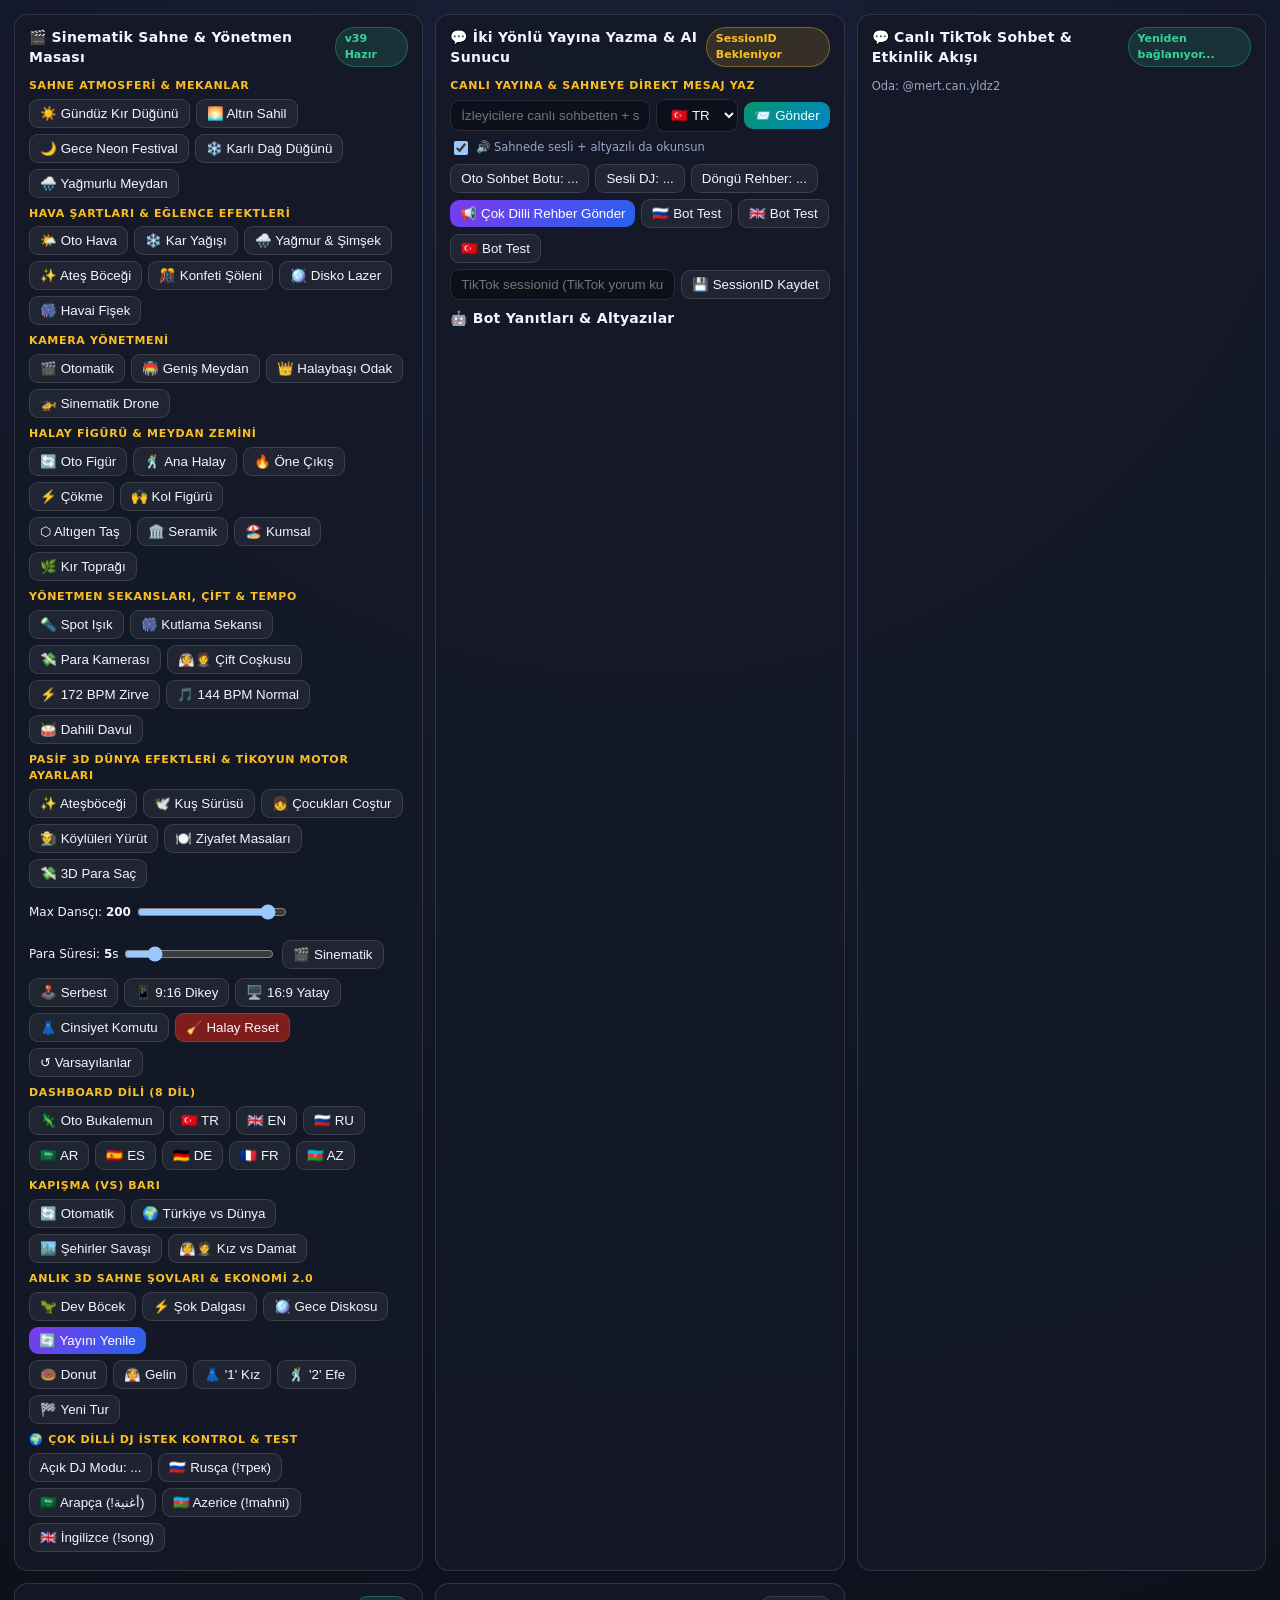
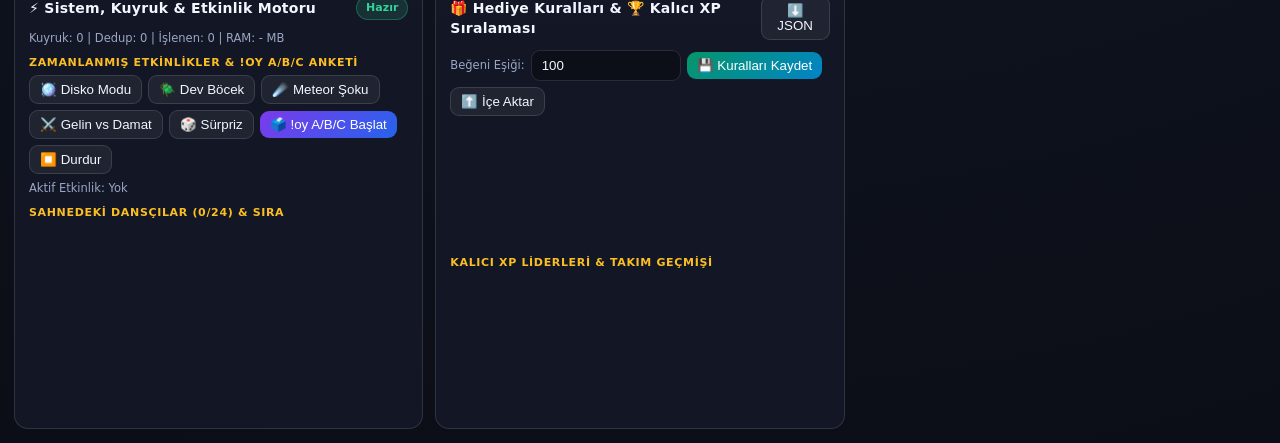
==== static/ai_panel.html @ ed9e500d "feat: portable Hamambocegi Halay Live repo for cs2premiergunlukleri" ====
<!doctype html>
<html lang="tr">
<head>
  <meta charset="UTF-8" />
  <meta name="viewport" content="width=device-width, initial-scale=1.0" />
  <title>Halay Yönetmen &amp; Çok Dilli AI Sunucu Paneli (v50)</title>
  <style>
    :root { color-scheme: dark; --bg: #0b0e16; --card: rgba(20, 25, 39, 0.90); --border: rgba(255,255,255,0.12); --text: #f3f6ff; --muted: #9aa6c4; --acc: #38bdf8; --purp: #a855f7; --gold: #fbbf24; --ok: #34d399; --warn: #fbbf24; }
    * { box-sizing: border-box; }
    body { margin: 0; padding: 14px; font: 13px/1.45 system-ui, -apple-system, 'Segoe UI', sans-serif; background: radial-gradient(circle at top, #181f35, var(--bg)); color: var(--text); }
    .grid { max-width: 1260px; margin: 0 auto; display: grid; gap: 12px; grid-template-columns: repeat(auto-fit, minmax(350px, 1fr)); }
    .card { background: var(--card); border: 1px solid var(--border); border-radius: 14px; padding: 12px 14px; }
    .head { display: flex; align-items: center; justify-content: space-between; gap: 8px; margin-bottom: 10px; }
    h1, h2 { margin: 0; font-size: 14px; letter-spacing: .02em; }
    .sec { font-size: 11px; font-weight: 700; text-transform: uppercase; letter-spacing: .06em; color: var(--gold); margin: 8px 0 5px; }
    .pill { padding: 3px 9px; border-radius: 999px; font-size: 11px; font-weight: 600; background: rgba(52,211,153,.14); color: var(--ok); border: 1px solid rgba(52,211,153,.3); }
    .pill.warn { background: rgba(251,191,36,.14); color: var(--warn); border-color: rgba(251,191,36,.35); }
    .row { display: flex; flex-wrap: wrap; gap: 6px; align-items: center; margin-bottom: 6px; }
    button { cursor: pointer; border: 1px solid var(--border); background: rgba(255,255,255,.06); color: var(--text); border-radius: 9px; padding: 6px 10px; font: 600 12px/1.2 inherit; transition: .15s; }
    button:hover { background: rgba(255,255,255,.14); }
    button.on { background: rgba(56,189,248,.22); border-color: rgba(56,189,248,.6); color: #bae6fd; }
    button.prim { background: linear-gradient(135deg, #7c3aed, #2563eb); border: none; color: #fff; }
    button.ok { background: linear-gradient(135deg, #059669, #0284c7); border: none; color: #fff; }
    input, select { padding: 7px 10px; border-radius: 9px; border: 1px solid var(--border); background: rgba(0,0,0,.35); color: var(--text); font: 12px inherit; }
    input { flex: 1; min-width: 150px; }
    label.chk { display: inline-flex; align-items: center; gap: 5px; font-size: 11.5px; color: var(--muted); cursor: pointer; }
    label.chk input { flex: none; min-width: auto; width: 14px; height: 14px; }
    .note { font-size: 11.5px; color: var(--muted); margin: 4px 0 8px; }
    .feed { height: 210px; overflow-y: auto; display: flex; flex-direction: column; gap: 6px; padding-right: 4px; }
    .item { padding: 7px 10px; border-radius: 10px; background: rgba(255,255,255,.04); border-left: 3px solid var(--acc); font-size: 12px; }
    .item.gift { border-left-color: var(--gold); background: rgba(251,191,36,.08); }
    .item.ai { border-left-color: var(--purp); background: rgba(168,85,247,.1); }
    .item.bot { border-left-color: var(--ok); background: rgba(52,211,153,.09); }
    .meta { font-size: 11px; color: var(--muted); display: flex; justify-content: space-between; margin-bottom: 2px; }
  </style>
</head>
<body>
  <div class="grid">
    <div class="card">
      <div class="head"><h1>🎬 Sinematik Sahne &amp; Yönetmen Masası</h1><span id="dirBadge" class="pill">v39 Hazır</span></div>
      <div class="sec">Sahne Atmosferi &amp; Mekanlar</div>
      <div class="row">
        <button data-dir="atmosphere" data-val="day" onclick="setDir('atmosphere','day')">☀️ Gündüz Kır Düğünü</button>
        <button data-dir="atmosphere" data-val="sunset" onclick="setDir('atmosphere','sunset')">🌅 Altın Sahil</button>
        <button data-dir="atmosphere" data-val="night" onclick="setDir('atmosphere','night')">🌙 Gece Neon Festival</button>
        <button data-dir="atmosphere" data-val="snow" onclick="setDir('atmosphere','snow')">❄️ Karlı Dağ Düğünü</button>
        <button data-dir="atmosphere" data-val="rain" onclick="setDir('atmosphere','rain')">🌧️ Yağmurlu Meydan</button>
      </div>
      <div class="sec">Hava Şartları &amp; Eğlence Efektleri</div>
      <div class="row">
        <button data-dir="weather" data-val="auto" onclick="setDir('weather','auto')">🌤️ Oto Hava</button>
        <button data-dir="weather" data-val="snow" onclick="setDir('weather','snow')">❄️ Kar Yağışı</button>
        <button data-dir="weather" data-val="rain" onclick="setDir('weather','rain')">🌧️ Yağmur &amp; Şimşek</button>
        <button data-dir="weather" data-val="fireflies" onclick="setDir('weather','fireflies')">✨ Ateş Böceği</button>
        <button data-dir="weather" data-val="confetti" onclick="setDir('weather','confetti')">🎊 Konfeti Şöleni</button>
        <button data-dir="weather" data-val="disco" onclick="setDir('weather','disco')">🪩 Disko Lazer</button>
        <button onclick="setDir('director_seq','fireworks')">🎆 Havai Fişek</button>
      </div>
      <div class="sec">Kamera Yönetmeni</div>
      <div class="row">
        <button data-dir="camera" data-val="auto" onclick="setDir('camera','auto')">🎬 Otomatik</button>
        <button data-dir="camera" data-val="wide" onclick="setDir('camera','wide')">🏟️ Geniş Meydan</button>
        <button data-dir="camera" data-val="leader" onclick="setDir('camera','leader')">👑 Halaybaşı Odak</button>
        <button data-dir="camera" data-val="drone" onclick="setDir('camera','drone')">🚁 Sinematik Drone</button>
      </div>
      <div class="sec">Halay Figürü &amp; Meydan Zemini</div>
      <div class="row">
        <button data-dir="figure" data-val="auto" onclick="setDir('figure','auto')">🔄 Oto Figür</button>
        <button data-dir="figure" data-val="ana" onclick="setDir('figure','ana')">🕺 Ana Halay</button>
        <button data-dir="figure" data-val="one" onclick="setDir('figure','one')">🔥 Öne Çıkış</button>
        <button data-dir="figure" data-val="cokme" onclick="setDir('figure','cokme')">⚡ Çökme</button>
        <button data-dir="figure" data-val="kol" onclick="setDir('figure','kol')">🙌 Kol Figürü</button>
      </div>
      <div class="row" style="margin-top:6px">
        <button data-dir="floor" data-val="altigen" onclick="setDir('floor','altigen')">⬡ Altıgen Taş</button>
        <button data-dir="floor" data-val="seramik" onclick="setDir('floor','seramik')">🏛️ Seramik</button>
        <button data-dir="floor" data-val="kum" onclick="setDir('floor','kum')">🏖️ Kumsal</button>
        <button data-dir="floor" data-val="toprak" onclick="setDir('floor','toprak')">🌿 Kır Toprağı</button>
      </div>
      <div class="sec">Yönetmen Sekansları, Çift &amp; Tempo</div>
      <div class="row">
        <button onclick="setDir('director_seq','spotlight')">🔦 Spot Işık</button>
        <button onclick="setDir('director_seq','celebrate')">🎆 Kutlama Sekansı</button>
        <button onclick="setDir('director_seq','para')">💸 Para Kamerası</button>
        <button onclick="setDir('director_seq','couple_cheer')">👰🤵 Çift Coşkusu</button>
        <button data-dir="tempo" data-val="peak" onclick="setDir('tempo','peak')">⚡ 172 BPM Zirve</button>
        <button data-dir="tempo" data-val="normal" onclick="setDir('tempo','normal')">🎵 144 BPM Normal</button>
        <button data-dir="davul" data-val="true" onclick="setDir('davul',!(dirState.davul))">🥁 Dahili Davul</button>
      </div>
      <div class="sec">Pasif 3D Dünya Efektleri &amp; TikOyun Motor Ayarları</div>
      <div class="row">
        <button onclick="fireWorldFx('fireflies')">✨ Ateşböceği</button>
        <button onclick="fireWorldFx('birds')">🕊️ Kuş Sürüsü</button>
        <button onclick="fireWorldFx('kids')">👧 Çocukları Coştur</button>
        <button onclick="fireWorldFx('wanderers')">🧑‍🌾 Köylüleri Yürüt</button>
        <button onclick="fireWorldFx('banquet')">🍽️ Ziyafet Masaları</button>
        <button onclick="fireWorldFx('para_throw')">💸 3D Para Saç</button>
      </div>
      <div class="row" style="margin-top:6px; align-items:center;">
        <label style="font-size:12px;">Max Dansçı: <b id="lblMaxDancers">200</b>
          <input id="inpMaxDancers" type="range" min="20" max="200" step="10" value="200" onchange="setTikoyunOpt({maxDancers:Number(this.value)})" oninput="document.getElementById('lblMaxDancers').textContent=this.value" style="width:90px;vertical-align:middle;">
        </label>
        <label style="font-size:12px;">Para Süresi: <b id="lblParaSec">5</b>s
          <input id="inpParaSec" type="range" min="2" max="30" step="1" value="5" onchange="setTikoyunOpt({paraSeconds:Number(this.value)})" oninput="document.getElementById('lblParaSec').textContent=this.value" style="width:80px;vertical-align:middle;">
        </label>
        <button onclick="setTikoyunOpt({camera:'sinematik'})">🎬 Sinematik</button>
        <button onclick="setTikoyunOpt({camera:'serbest'})">🕹️ Serbest</button>
        <button onclick="setTikoyunOpt({format:'dikey'})">📱 9:16 Dikey</button>
        <button onclick="setTikoyunOpt({format:'yatay'})">🖥️ 16:9 Yatay</button>
        <button onclick="setTikoyunOpt({genderSwap: !(tikoState.genderSwap!==false)})">👗 Cinsiyet Komutu</button>
        <button onclick="setTikoyunOpt({action:'halayreset'})" style="background:#7f1d1d;">🧹 Halay Reset</button>
        <button onclick="setTikoyunOpt({action:'reset_defaults'})">↺ Varsayılanlar</button>
      </div>
      <div class="sec">Dashboard Dili (8 Dil)</div>
      <div class="row">
        <button data-dir="hud_lang" data-val="auto" onclick="setDir('hud_lang','auto')">🦎 Oto Bukalemun</button>
        <button data-dir="hud_lang" data-val="tr" onclick="setDir('hud_lang','tr')">🇹🇷 TR</button>
        <button data-dir="hud_lang" data-val="en" onclick="setDir('hud_lang','en')">🇬🇧 EN</button>
        <button data-dir="hud_lang" data-val="ru" onclick="setDir('hud_lang','ru')">🇷🇺 RU</button>
        <button data-dir="hud_lang" data-val="ar" onclick="setDir('hud_lang','ar')">🇸🇦 AR</button>
        <button data-dir="hud_lang" data-val="es" onclick="setDir('hud_lang','es')">🇪🇸 ES</button>
        <button data-dir="hud_lang" data-val="de" onclick="setDir('hud_lang','de')">🇩🇪 DE</button>
        <button data-dir="hud_lang" data-val="fr" onclick="setDir('hud_lang','fr')">🇫🇷 FR</button>
        <button data-dir="hud_lang" data-val="az" onclick="setDir('hud_lang','az')">🇦🇿 AZ</button>
      </div>
      <div class="sec">Kapışma (VS) Barı</div>
      <div class="row">
        <button data-dir="vs_mode" data-val="auto" onclick="setDir('vs_mode','auto')">🔄 Otomatik</button>
        <button data-dir="vs_mode" data-val="world" onclick="setDir('vs_mode','world')">🌍 Türkiye vs Dünya</button>
        <button data-dir="vs_mode" data-val="city" onclick="setDir('vs_mode','city')">🏙️ Şehirler Savaşı</button>
        <button data-dir="vs_mode" data-val="wedding" onclick="setDir('vs_mode','wedding')">👰🤵 Kız vs Damat</button>
      </div>
      <div class="sec">Anlık 3D Sahne Şovları &amp; Ekonomi 2.0</div>
      <div class="row">
        <button onclick="fireFx('giant')">🦖 Dev Böcek</button>
        <button onclick="fireFx('shockwave')">⚡ Şok Dalgası</button>
        <button onclick="fireFx('disco')">🪩 Gece Diskosu</button>
        <button class="prim" onclick="reloadStream()">🔄 Yayını Yenile</button>
      </div>
      <div class="row">
        <button onclick="econTest({action:'gift',uid:'panel_king',nickname:'DonutKral',gift_name:'Donut',diamonds:30,gift_id:5879,diamond_unit:30})">🍩 Donut</button>
        <button onclick="econTest({action:'gift',uid:'panel_bride',nickname:'DivaGelin',gift_name:'Elle Kalp',diamonds:100,gift_id:5924,diamond_unit:100})">👰 Gelin</button>
        <button onclick="econTest({action:'chat',uid:'panel_costume',nickname:'StilTest',text:'1'})">👗 '1' Kız</button>
        <button onclick="econTest({action:'chat',uid:'panel_costume',nickname:'StilTest',text:'2'})">🕺 '2' Efe</button>
        <button onclick="econTest({action:'next_round'})">🏁 Yeni Tur</button>
      </div>
      <div class="sec">🌍 Çok Dilli DJ İstek Kontrol &amp; Test</div>
      <div class="row">
        <button id="btnOpenDj" onclick="toggleOpenDj()">Açık DJ Modu: ...</button>
        <button onclick="reqSong('ru','🇷🇺','Kalinka','IvanRU')">🇷🇺 Rusça (!трек)</button>
        <button onclick="reqSong('ar','🇸🇦','Dabke','TariqAR')">🇸🇦 Arapça (!أغنية)</button>
        <button onclick="reqSong('az','🇦🇿','Yalli','OrxanAZ')">🇦🇿 Azerice (!mahni)</button>
        <button onclick="reqSong('en','🇬🇧','Balkan Beat','AlexEN')">🇬🇧 İngilizce (!song)</button>
      </div>
    </div>

    <div class="card">
      <div class="head"><h1>💬 İki Yönlü Yayına Yazma &amp; AI Sunucu</h1><span id="chatModeBadge" class="pill warn">SessionID Bekleniyor</span></div>
      <div class="sec">Canlı Yayına &amp; Sahneye Direkt Mesaj Yaz</div>
      <div class="row">
        <input id="manualChatInp" type="text" maxlength="148" placeholder="İzleyicilere canlı sohbetten + sahneden yazın..." onkeydown="if(event.key==='Enter')sendManualChat()" />
        <select id="manualLang">
          <option value="tr">🇹🇷 TR</option><option value="ru">🇷🇺 RU</option><option value="en">🇬🇧 EN</option>
          <option value="ar">🇸🇦 AR</option><option value="az">🇦🇿 AZ</option><option value="es">🇪🇸 ES</option>
          <option value="de">🇩🇪 DE</option><option value="fr">🇫🇷 FR</option>
        </select>
        <button class="ok" onclick="sendManualChat()">📨 Gönder</button>
      </div>
      <div class="row">
        <label class="chk"><input id="manualSpeakChk" type="checkbox" checked /> 🔊 Sahnede sesli + altyazılı da okunsun</label>
      </div>
      <div class="row" style="margin-top:4px">
        <button id="btnAi" onclick="toggleOpt('enabled')">Oto Sohbet Botu: ...</button>
        <button id="btnVoice" onclick="toggleOpt('voice_enabled')">Sesli DJ: ...</button>
        <button id="btnAuto" onclick="toggleOpt('periodic_enabled')">Döngü Rehber: ...</button>
      </div>
      <div class="row">
        <button class="prim" onclick="sendAnnounce()">📢 Çok Dilli Rehber Gönder</button>
        <button onclick="testLang('ru','Привет! А где я и как сменить костюм?')">🇷🇺 Bot Test</button>
        <button onclick="testLang('en','Hello! How do I join the dance and change outfit?')">🇬🇧 Bot Test</button>
        <button onclick="testLang('tr','Nasıl halaya katılırım ve kostüm değiştiririm?')">🇹🇷 Bot Test</button>
      </div>
      <div class="row" style="margin-top:6px">
        <input id="sessInp" type="password" placeholder="TikTok sessionid (TikTok yorum kutusuna otomatik yazmak için)" />
        <button onclick="saveSession()">💾 SessionID Kaydet</button>
      </div>
      <div id="statLine" class="note"></div>
      <h2 style="margin:6px 0">🤖 Bot Yanıtları &amp; Altyazılar</h2>
      <div id="aiFeed" class="feed"></div>
    </div>

    <div class="card">
      <div class="head"><h2>💬 Canlı TikTok Sohbet &amp; Etkinlik Akışı</h2><span id="wsBadge" class="pill">Bağlanıyor...</span></div>
      <div id="roomBadge" class="note" style="margin-top:0">Oda: @mert.can.yldz2</div>
      <div id="liveFeed" class="feed" style="height:280px"></div>
    </div>

    <div class="card">
      <div class="head"><h2>⚡ Sistem, Kuyruk &amp; Etkinlik Motoru</h2><span id="sysBadge" class="pill">Hazır</span></div>
      <div id="sysMetrics" class="note">Kuyruk: 0 | Dedup: 0 | İşlenen: 0 | RAM: - MB</div>
      <div class="sec">Zamanlanmış Etkinlikler &amp; !oy A/B/C Anketi</div>
      <div class="row">
        <button onclick="triggerEv('start','disco_mode')">🪩 Disko Modu</button>
        <button onclick="triggerEv('start','giant_roach')">🪲 Dev Böcek</button>
        <button onclick="triggerEv('start','meteor_rain')">☄️ Meteor Şoku</button>
        <button onclick="triggerEv('start','halay_war')">⚔️ Gelin vs Damat</button>
        <button onclick="triggerEv('surprise')">🎲 Sürpriz</button>
        <button class="prim" onclick="triggerEv('poll')">🗳️ !oy A/B/C Başlat</button>
        <button onclick="triggerEv('stop')">⏹️ Durdur</button>
      </div>
      <div id="evStatusLine" class="note">Aktif Etkinlik: Yok</div>
      <div class="sec">Sahnedeki Dansçılar (<span id="seatLabel">0/24</span>) &amp; Sıra</div>
      <div id="dancerList" class="feed" style="height:175px"></div>
    </div>

    <div class="card">
      <div class="head"><h2>🎁 Hediye Kuralları &amp; 🏆 Kalıcı XP Sıralaması</h2><button onclick="exportRulesJson()">⬇️ JSON</button></div>
      <div class="row">
        <label style="font-size:11.5px;color:var(--muted)">Beğeni Eşiği:</label>
        <input id="likeThreshInp" type="number" min="1" max="5000" value="100" style="max-width:90px" />
        <button class="ok" onclick="saveGiftRules()">💾 Kuralları Kaydet</button>
        <button onclick="document.getElementById('importRulesInp').click()">⬆️ İçe Aktar</button>
        <input id="importRulesInp" type="file" accept=".json" style="display:none" onchange="importRulesJson(event)" />
      </div>
      <div id="giftRulesList" class="feed" style="height:125px;margin-bottom:8px"></div>
      <div class="sec">Kalıcı XP Liderleri &amp; Takım Geçmişi</div>
      <div id="xpList" class="feed" style="height:140px"></div>
    </div>
  </div>
<script>
let state = {}, dirState = { atmosphere: 'day', camera: 'auto', hud_lang: 'auto', vs_mode: 'auto' }, sock = null;
const aiFeed = document.getElementById('aiFeed'), liveFeed = document.getElementById('liveFeed');
function esc(s) { return String(s || '').replace(/[&<>"']/g, c => ({'&':'&amp;','<':'&lt;','>':'&gt;','"':'&quot;',"'":'&#39;'}[c])); }
function addCard(box, cls, title, sub, body) {
  const d = document.createElement('div'); d.className = 'item ' + cls;
  d.innerHTML = `<div class="meta"><strong>${esc(title)}</strong><span>${esc(sub)}</span></div><div>${esc(body)}</div>`;
  box.prepend(d); while (box.children.length > 50) box.lastChild.remove();
}
function renderOpts() {
  const b1 = document.getElementById('btnAi'), b2 = document.getElementById('btnVoice'), b3 = document.getElementById('btnAuto'), b4 = document.getElementById('btnOpenDj');
  b1.textContent = `Oto Sohbet Botu: ${state.enabled ? 'AÇIK' : 'KAPALI'}`; b1.classList.toggle('on', !!state.enabled);
  b2.textContent = `Sesli DJ: ${state.voice_enabled ? 'AÇIK' : 'KAPALI'}`; b2.classList.toggle('on', !!state.voice_enabled);
  b3.textContent = `Döngü Rehber: ${state.periodic_enabled ? 'AÇIK' : 'KAPALI'}`; b3.classList.toggle('on', !!state.periodic_enabled);
  b4.textContent = `Açık DJ Modu: ${state.open_multilang_dj ? 'TÜM İZLEYİCİLER' : 'SADECE VIP'}`; b4.classList.toggle('on', !!state.open_multilang_dj);
  const cm = document.getElementById('chatModeBadge');
  if (state.has_session_id) {
    cm.textContent = '🟢 TikTok Sohbet Yazma AKTİF'; cm.className = 'pill';
  } else {
    cm.textContent = '🟡 Sahne+Ses Aktif (TikTok Yazı İçin SessionID)'; cm.className = 'pill warn';
  }
  document.getElementById('statLine').textContent = `Model: ${state.model || '-'} | Döngü: ${state.interval_sec || 90}s | TikTok Canlı: ${state.is_live_connected ? 'Bağlı' : 'Bekliyor'}`;
}
function renderDir() {
  document.querySelectorAll('button[data-dir]').forEach(btn => btn.classList.toggle('on', dirState[btn.dataset.dir] === btn.dataset.val));
  document.getElementById('dirBadge').textContent = `${dirState.atmosphere.toUpperCase()} • ${dirState.hud_lang.toUpperCase()}`;
}
async function loadState() {
  const [rAi, rDir] = await Promise.all([fetch('/api/ai/state'), fetch('/api/director/state')]);
  state = await rAi.json(); renderOpts();
  dirState = await rDir.json(); renderDir();
  aiFeed.innerHTML = ''; (state.history || []).slice(0, 20).reverse().forEach(x => addCard(aiFeed, 'ai', `${x.flag || '🎧'} ${x.lang_label || x.kind}`, (x.sent_to_tiktok || x.chat_sent) ? 'TikTok Yazılı ✓' : 'Altyazı+Ses', x.text));
}
async function setDir(k, v) {
  const r = await fetch('/api/director/control', { method: 'POST', headers: {'Content-Type':'application/json'}, body: JSON.stringify({[k]: v}) });
  dirState = await r.json(); renderDir();
}
async function fireFx(fx) { await fetch('/api/fx/test', { method: 'POST', headers: {'Content-Type':'application/json'}, body: JSON.stringify({fx}) }); }
let tikoState = { maxDancers: 200, paraSeconds: 5, camera: 'sinematik', format: 'dikey', genderSwap: true };
async function fireWorldFx(fx) { await fetch('/api/world/fx', { method: 'POST', headers: {'Content-Type':'application/json'}, body: JSON.stringify({fx}) }); }
async function setTikoyunOpt(patch) {
  const r = await fetch('/api/tikoyun/settings', { method: 'POST', headers: {'Content-Type':'application/json'}, body: JSON.stringify(patch) });
  const res = await r.json();
  if (res && res.ok) {
    tikoState = res;
    const md = document.getElementById('inpMaxDancers'); const lmd = document.getElementById('lblMaxDancers');
    const ps = document.getElementById('inpParaSec'); const lps = document.getElementById('lblParaSec');
    if (md && res.maxDancers != null) { md.value = res.maxDancers; if (lmd) lmd.textContent = res.maxDancers; }
    if (ps && res.paraSeconds != null) { ps.value = res.paraSeconds; if (lps) lps.textContent = res.paraSeconds; }
  }
}
async function econTest(payload) { await fetch('/api/economy/test', { method: 'POST', headers: {'Content-Type':'application/json'}, body: JSON.stringify(payload) }); }
async function reqSong(lang, flag, query, nickname) {
  await fetch('/api/jukebox/request_multilang', { method: 'POST', headers: {'Content-Type':'application/json'}, body: JSON.stringify({lang, flag, query, nickname}) });
}
function reloadStream() { if (sock && sock.readyState === 1) sock.send(JSON.stringify({action: 'reload_overlays'})); }
async function toggleOpt(k) {
  const r = await fetch('/api/ai/options', { method: 'POST', headers: {'Content-Type':'application/json'}, body: JSON.stringify({[k]: !state[k]}) });
  state = await r.json(); renderOpts();
}
async function toggleOpenDj() {
  const r = await fetch('/api/ai/options', { method: 'POST', headers: {'Content-Type':'application/json'}, body: JSON.stringify({open_multilang_dj: !state.open_multilang_dj}) });
  state = await r.json(); renderOpts();
}
async function saveSession() {
  const v = document.getElementById('sessInp').value.trim();
  const r = await fetch('/api/ai/options', { method: 'POST', headers: {'Content-Type':'application/json'}, body: JSON.stringify({session_id: v}) });
  state = await r.json(); document.getElementById('sessInp').value = ''; renderOpts();
}
async function sendAnnounce() { await fetch('/api/ai/announce', { method: 'POST' }); }
async function sendManualChat() {
  const inp = document.getElementById('manualChatInp');
  const text = inp.value.trim(); if (!text) return;
  const lang = document.getElementById('manualLang').value;
  const speak = document.getElementById('manualSpeakChk').checked;
  inp.value = '';
  const r = await fetch('/api/ai/send_chat', { method: 'POST', headers: {'Content-Type':'application/json'}, body: JSON.stringify({text, lang, speak}) });
  const d = await r.json();
  addCard(liveFeed, 'bot', '💬 Yayıncı Botu', d.delivered_to_tiktok ? 'TikTok Chat ✓' : 'Sahne HUD ✓', d.text || text);
}
async function testLang(lang, text) {
  await fetch('/api/ai/test', { method: 'POST', headers: {'Content-Type':'application/json'}, body: JSON.stringify({ nickname: `Test_${lang.toUpperCase()}`, text }) });
}
function connectWs() {
  sock = new WebSocket(`ws://${location.host}/ws`);
  const b = document.getElementById('wsBadge');
  sock.onopen = () => { b.textContent = 'Canlı Bağlı ✓'; };
  sock.onclose = () => { b.textContent = 'Yeniden bağlanıyor...'; setTimeout(connectWs, 2000); };
  sock.onmessage = (ev) => {
    let m; try { m = JSON.parse(ev.data); } catch { return; }
    if (m.type === 'status' && m.username) document.getElementById('roomBadge').textContent = 'Oda: @' + m.username;
    if (m.type === 'director_control') { dirState = { ...dirState, ...m }; renderDir(); }
    if (m.type === 'chat' && m.user) addCard(liveFeed, '', `${m.flag || m.user.flag || '💬'} ${m.user.nickname || 'İzleyici'}`, (m.lang || 'tr').toUpperCase(), m.raw_text || m.text);
    if (m.type === 'gift' && m.user) addCard(liveFeed, 'gift', `${m.user.flag || '⭐'} ${m.user.nickname || 'Destekçi'}`, `${m.gift_name} x${m.repeat_count || 1}`, `${m.diamonds || 0} elmas`);
    if (m.type === 'bot_chat_reply') addCard(liveFeed, 'bot', '🤖 Bot Yanıtı', m.delivered ? 'TikTok Chat ✓' : 'Sahne HUD ✓', m.text);
    if (m.type === 'ai_host') addCard(aiFeed, 'ai', `${m.flag || '🎧'} ${m.kind === 'periodic' ? 'Oto Rehber' : m.lang_label}`, (m.sent_to_tiktok || m.chat_sent) ? 'TikTok Yazılı ✓' : 'Altyazı+Ses', m.text);
  };
}
let giftSettingsObj = { rules: [] };
async function refreshProTelemetry() {
  try {
    const [mRes, vRes] = await Promise.all([fetch('/api/system/metrics'), fetch('/api/viewers/top')]);
    const m = await mRes.json();
    const v = await vRes.json();
    if (m.ok) {
      const ee = m.event_engine || {};
      const sc = m.scheduler || {};
      const pr = m.process || {};
      document.getElementById('sysMetrics').textContent = `Kuyruk: ${ee.queued || 0} | İşlenen: ${ee.processed || 0} | Dedup: ${ee.dedup_dropped || 0} | Beğeni Grubu: ${ee.coalesced_likes || 0} | RAM: ${pr.rss_mb || '-'} MB`;
      document.getElementById('sysBadge').textContent = `${m.ws_clients || 0} WS • ${m.seats?.active || 0}/${m.seats?.max || 24}`;
      document.getElementById('evStatusLine').textContent = sc.active_event
        ? `Aktif Etkinlik: ${sc.active_event.name || sc.active_event.id} (${sc.active_event.duration || 30}s)`
        : (sc.active_poll ? `Anket Açık (${sc.active_poll.total_votes || 0} oy)` : 'Aktif Etkinlik: Yok');
      document.getElementById('seatLabel').textContent = `${m.seats?.active || 0}/${m.seats?.max || 24} (+${m.seats?.queue || 0} sıra)`;
      const dBox = document.getElementById('dancerList');
      dBox.innerHTML = '';
      (m.dancers || []).slice(0, 30).forEach(d => {
        const row = document.createElement('div');
        row.className = 'item';
        row.innerHTML = `<div class="meta"><strong>${esc(d.nickname)} ${d.vip ? '⭐' : ''}</strong><span>${esc(d.outfit || 'standart')} • ${d.diamonds || 0} 💎</span></div><div class="row" style="margin:2px 0 0"><button onclick="dancerAct('promote_halaybasi','${esc(d.uid)}')">👑 Halaybaşı</button><button onclick="dancerAct('kick','${esc(d.uid)}')">🚪 Çıkar</button></div>`;
        dBox.appendChild(row);
      });
    }
    if (v.ok) {
      const xBox = document.getElementById('xpList');
      xBox.innerHTML = '';
      (v.top_xp || []).forEach((u, idx) => {
        const row = document.createElement('div');
        row.className = 'item gift';
        row.innerHTML = `<div class="meta"><strong>#${idx + 1} ${esc(u.nickname)} (Lv.${u.level})</strong><span>${u.xp} XP • ${u.total_diamonds} 💎</span></div>`;
        xBox.appendChild(row);
      });
      (v.team_history || []).slice(0, 3).forEach(h => {
        const row = document.createElement('div');
        row.className = 'item bot';
        row.innerHTML = `<div class="meta"><strong>🏁 ${h.round_number}. Tur: ${esc(String(h.winner_team || '').toUpperCase())}</strong><span>Gelin ${h.gelin_score} - ${h.damat_score} Damat</span></div>`;
        xBox.appendChild(row);
      });
    }
  } catch (e) {}
}
async function loadGiftRulesPanel() {
  try {
    const r = await fetch('/api/gifts/rules');
    const d = await r.json();
    if (!d.ok) return;
    giftSettingsObj = d.settings || { rules: [] };
    document.getElementById('likeThreshInp').value = d.like_threshold || 100;
    const gBox = document.getElementById('giftRulesList');
    gBox.innerHTML = '';
    (giftSettingsObj.rules || []).forEach((rule, idx) => {
      const row = document.createElement('div');
      row.className = 'item';
      row.innerHTML = `<div class="meta"><strong>${esc(rule.name || rule.id)}</strong><span>${esc(rule.action || '')} • Eşik: <input data-ridx="${idx}" type="number" min="1" value="${Number(rule.min || 1)}" style="width:68px;padding:2px 5px" /></span></div>`;
      gBox.appendChild(row);
    });
  } catch (e) {}
}
async function saveGiftRules() {
  document.querySelectorAll('input[data-ridx]').forEach(inp => {
    const idx = Number(inp.dataset.ridx);
    if (giftSettingsObj.rules && giftSettingsObj.rules[idx]) {
      giftSettingsObj.rules[idx].min = Math.max(1, Number(inp.value || 1));
    }
  });
  const likeThresh = Math.max(1, Number(document.getElementById('likeThreshInp').value || 100));
  await fetch('/api/gifts/rules', { method: 'POST', headers: {'Content-Type':'application/json'}, body: JSON.stringify({ settings: giftSettingsObj, like_threshold: likeThresh }) });
  loadGiftRulesPanel();
}
function exportRulesJson() {
  const blob = new Blob([JSON.stringify(giftSettingsObj, null, 2)], { type: 'application/json' });
  const a = document.createElement('a'); a.href = URL.createObjectURL(blob); a.download = 'halay_gift_rules.json'; a.click();
}
async function importRulesJson(ev) {
  const file = ev.target.files && ev.target.files[0]; if (!file) return;
  try {
    const parsed = JSON.parse(await file.text());
    if (parsed && typeof parsed === 'object') {
      giftSettingsObj = parsed;
      await fetch('/api/gifts/rules', { method: 'POST', headers: {'Content-Type':'application/json'}, body: JSON.stringify({ settings: giftSettingsObj }) });
      loadGiftRulesPanel();
    }
  } catch (e) {}
}
async function dancerAct(action, uid) {
  await fetch('/api/dancers/action', { method: 'POST', headers: {'Content-Type':'application/json'}, body: JSON.stringify({ action, uid }) });
  refreshProTelemetry();
}
async function triggerEv(action, event_id) {
  await fetch('/api/events/trigger', { method: 'POST', headers: {'Content-Type':'application/json'}, body: JSON.stringify({ action, event_id }) });
  refreshProTelemetry();
}
loadState(); loadGiftRulesPanel(); refreshProTelemetry(); connectWs();
setInterval(refreshProTelemetry, 4000);
</script>
</body>
</html>
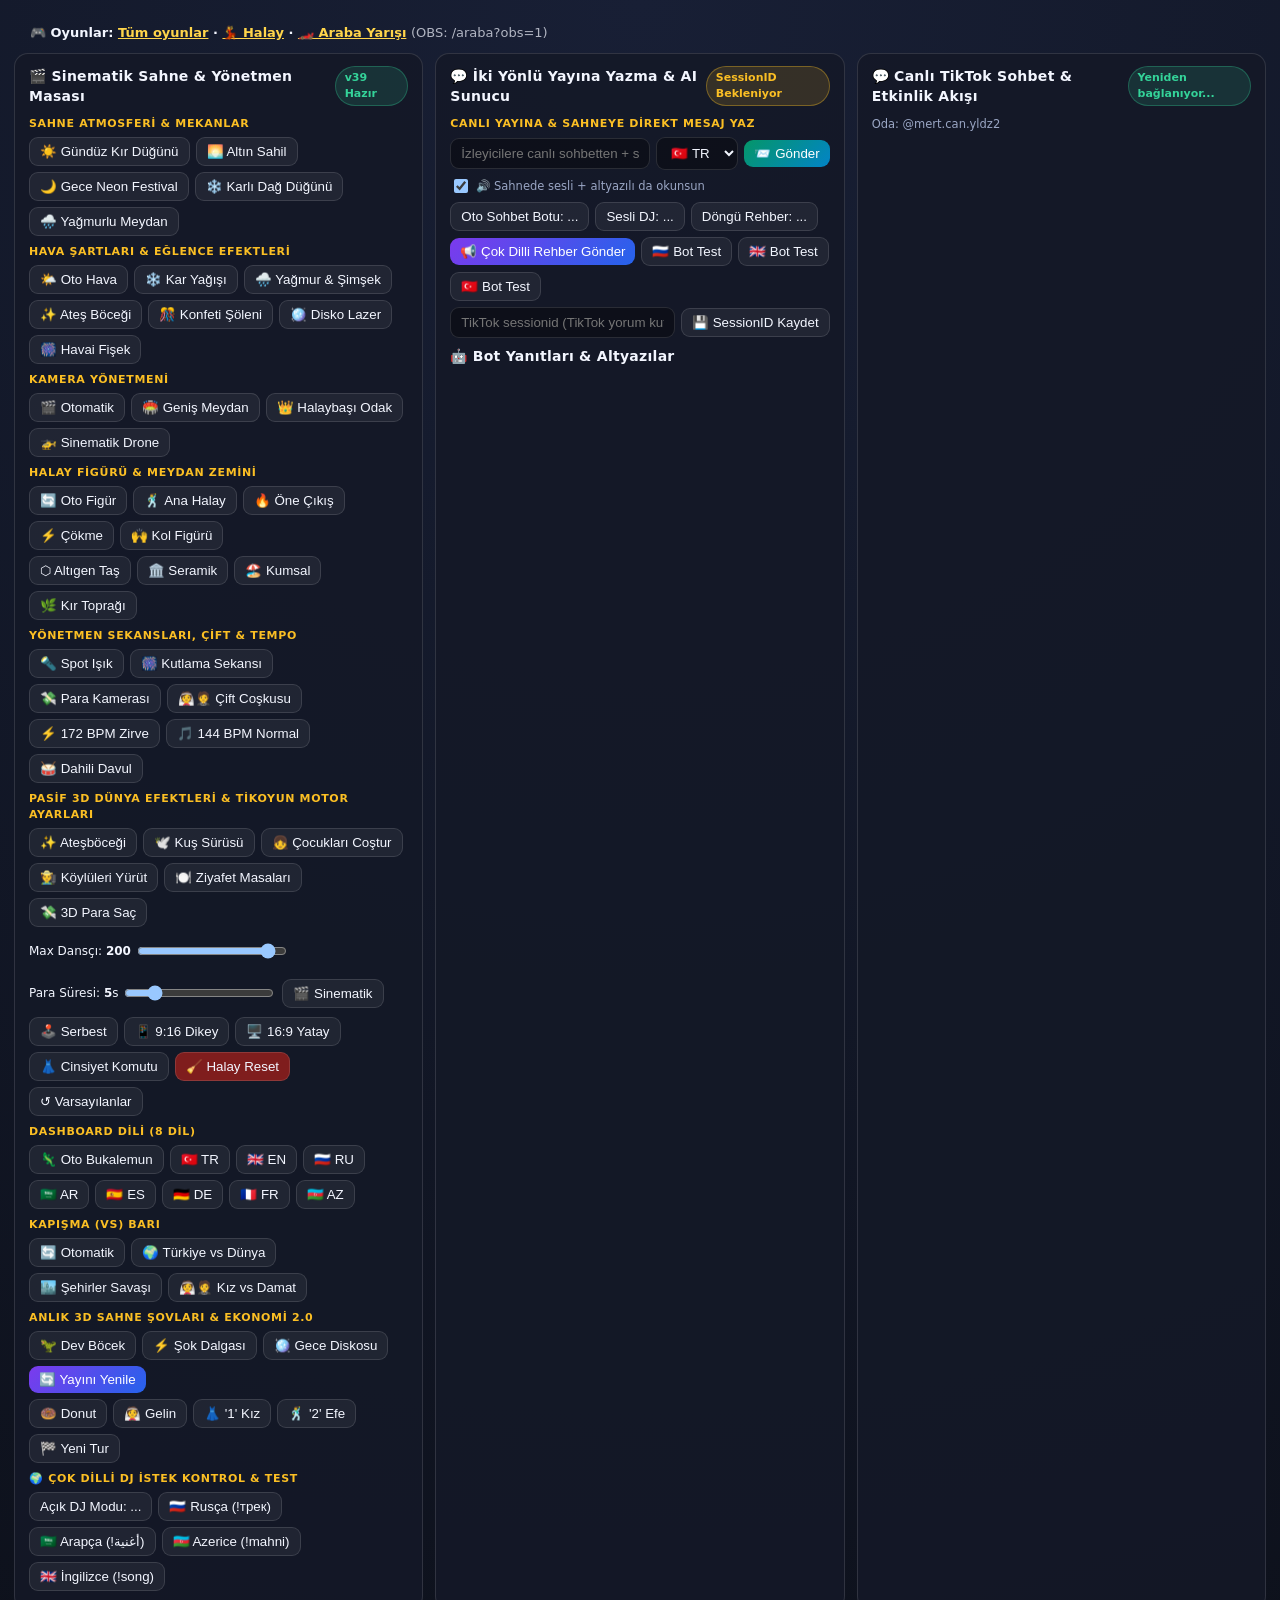
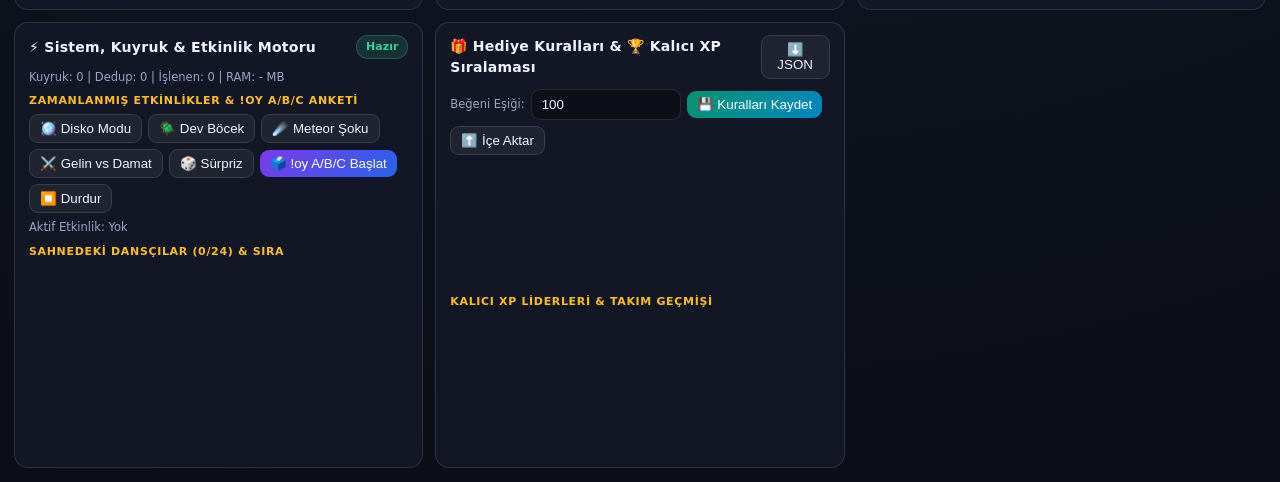
==== commit 729b327c: "feat: Oyunlar bölümü ve TikTok canlı Araba Yarışı oyunu Gül ile katılım, beğeni/yorum/takip/paylaşım" ====
--- a/static/ai_panel.html
+++ b/static/ai_panel.html
@@ -35,6 +35,7 @@
   </style>
 </head>
 <body>
+  <div style="padding:10px 16px;font-weight:700">🎮 Oyunlar: <a href="/oyunlar" style="color:#ffd54a">Tüm oyunlar</a> · <a href="/" style="color:#ffd54a">💃 Halay</a> · <a href="/araba" style="color:#ffd54a">🏎️ Araba Yarışı</a> <span style="opacity:.7;font-weight:400">(OBS: /araba?obs=1)</span></div>
   <div class="grid">
     <div class="card">
       <div class="head"><h1>🎬 Sinematik Sahne &amp; Yönetmen Masası</h1><span id="dirBadge" class="pill">v39 Hazır</span></div>
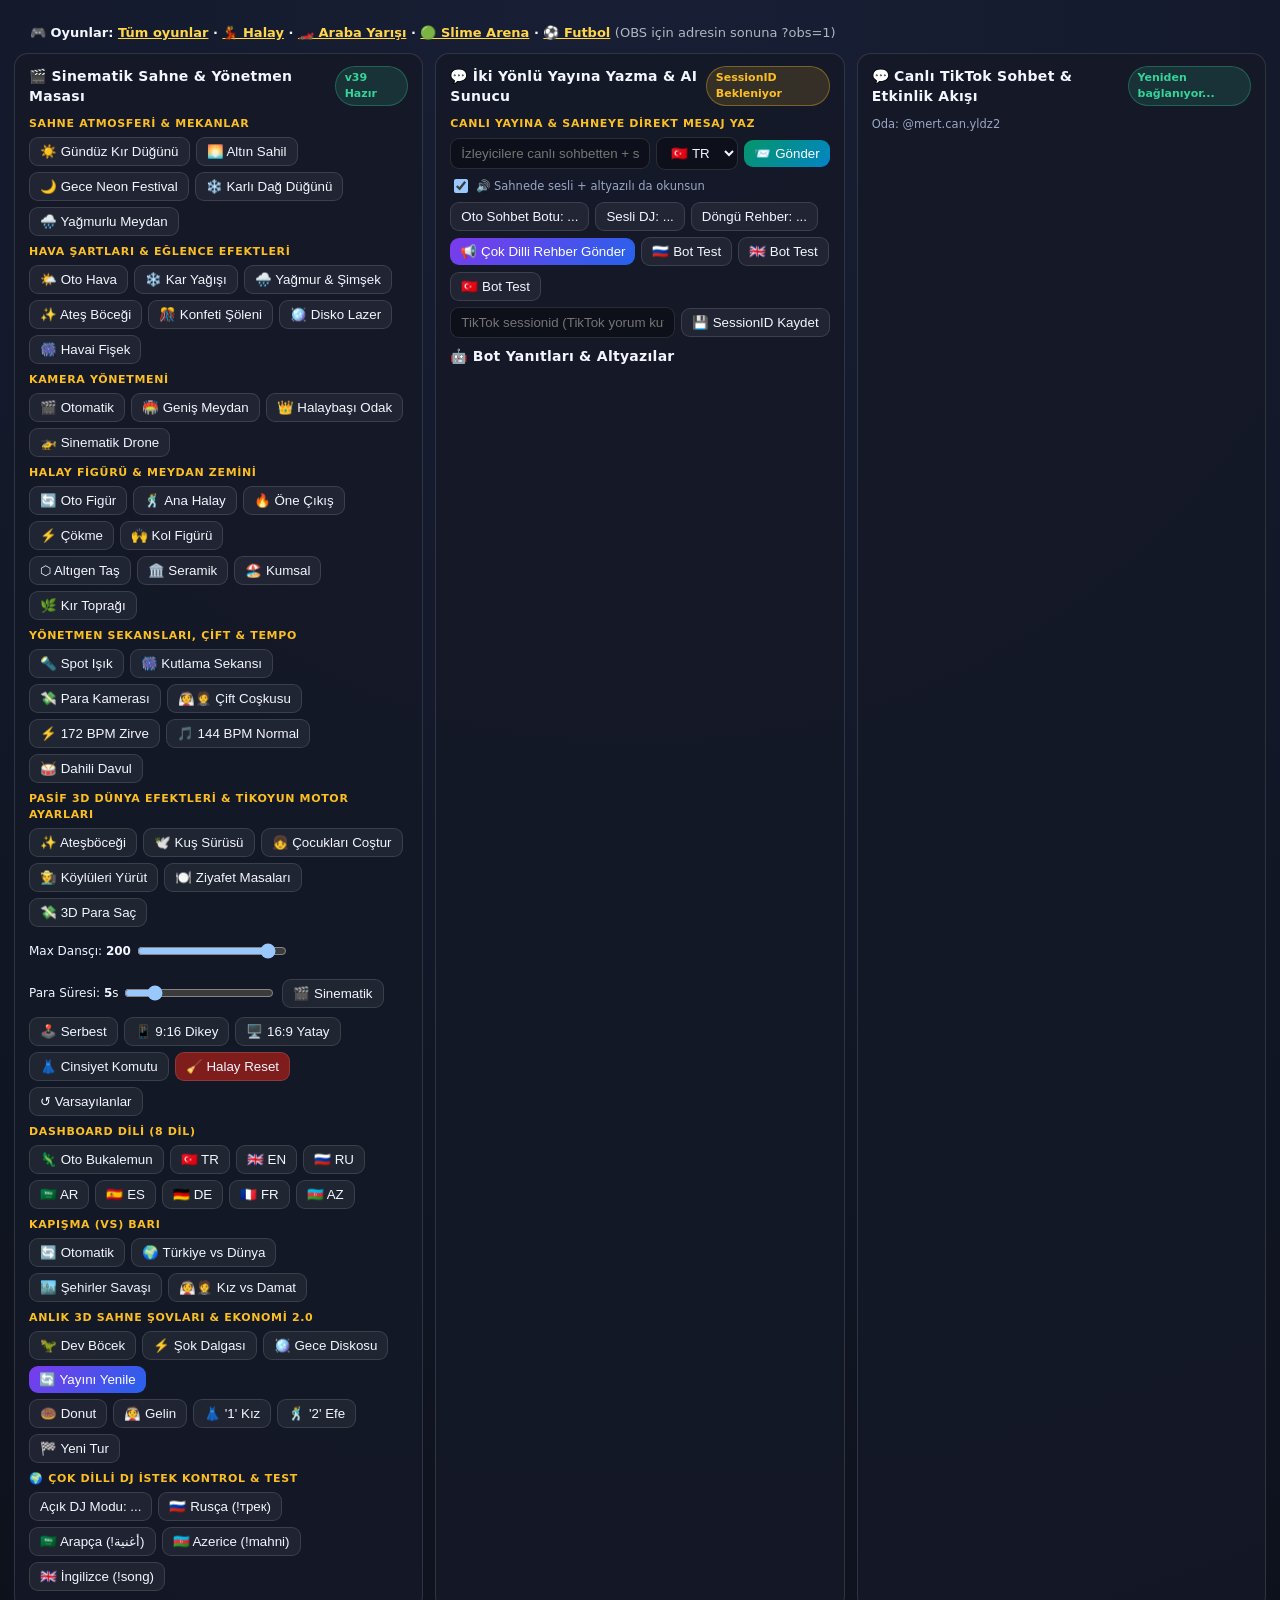
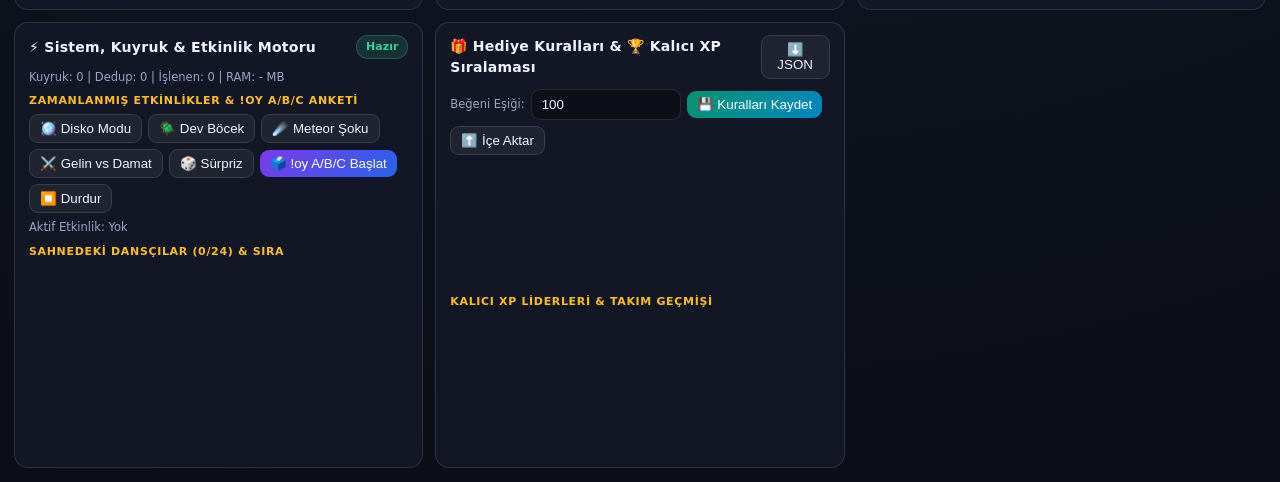
==== commit 10b7004d: "feat: Slime Arena ve Canlı Futbol oyunları, hediye bazlı etkileşimler Gül, TikTok, GG, Dondurma, Par" ====
--- a/static/ai_panel.html
+++ b/static/ai_panel.html
@@ -35,7 +35,7 @@
   </style>
 </head>
 <body>
-  <div style="padding:10px 16px;font-weight:700">🎮 Oyunlar: <a href="/oyunlar" style="color:#ffd54a">Tüm oyunlar</a> · <a href="/" style="color:#ffd54a">💃 Halay</a> · <a href="/araba" style="color:#ffd54a">🏎️ Araba Yarışı</a> <span style="opacity:.7;font-weight:400">(OBS: /araba?obs=1)</span></div>
+  <div style="padding:10px 16px;font-weight:700">🎮 Oyunlar: <a href="/oyunlar" style="color:#ffd54a">Tüm oyunlar</a> · <a href="/" style="color:#ffd54a">💃 Halay</a> · <a href="/araba" style="color:#ffd54a">🏎️ Araba Yarışı</a> · <a href="/slime" style="color:#ffd54a">🟢 Slime Arena</a> · <a href="/futbol" style="color:#ffd54a">⚽ Futbol</a> <span style="opacity:.7;font-weight:400">(OBS için adresin sonuna ?obs=1)</span></div>
   <div class="grid">
     <div class="card">
       <div class="head"><h1>🎬 Sinematik Sahne &amp; Yönetmen Masası</h1><span id="dirBadge" class="pill">v39 Hazır</span></div>
